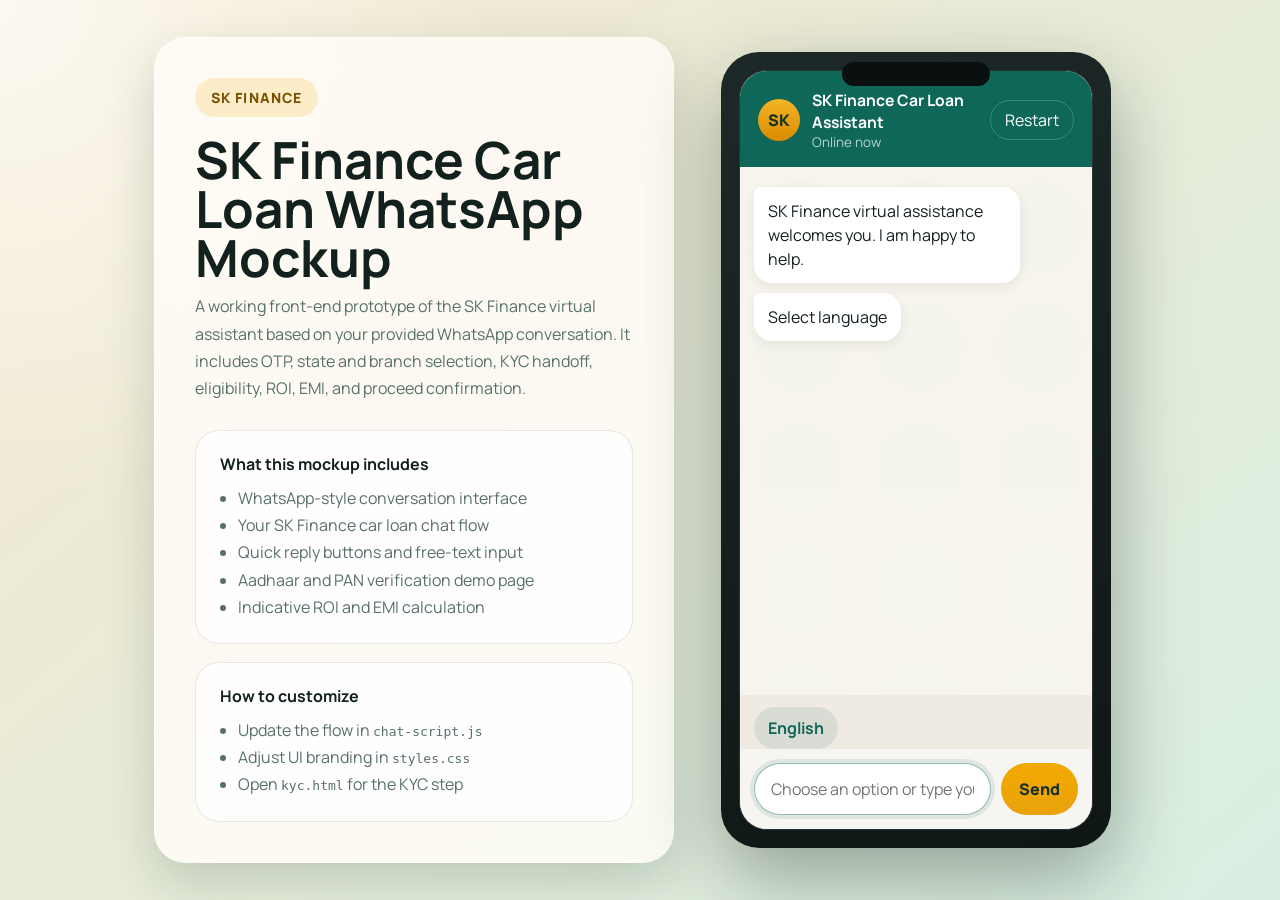
==== index.html @ 8bbdba4b "Add SK Finance WhatsApp chatbot mockup" ====
<!DOCTYPE html>
<html lang="en">
<head>
  <meta charset="UTF-8">
  <meta name="viewport" content="width=device-width, initial-scale=1.0">
  <title>SK Finance Car Loan WhatsApp Mockup</title>
  <link rel="preconnect" href="https://fonts.googleapis.com">
  <link rel="preconnect" href="https://fonts.gstatic.com" crossorigin>
  <link href="https://fonts.googleapis.com/css2?family=Manrope:wght@400;500;700;800&display=swap" rel="stylesheet">
  <link rel="stylesheet" href="styles.css">
</head>
<body>
  <main class="app-shell">
    <section class="info-panel">
      <div class="brand-badge">SK Finance</div>
      <h1>SK Finance Car Loan WhatsApp Mockup</h1>
      <p>
        A working front-end prototype of the SK Finance virtual assistant based on your
        provided WhatsApp conversation. It includes OTP, state and branch selection,
        KYC handoff, eligibility, ROI, EMI, and proceed confirmation.
      </p>

      <div class="feature-list">
        <div class="feature-card">
          <h2>What this mockup includes</h2>
          <ul>
            <li>WhatsApp-style conversation interface</li>
            <li>Your SK Finance car loan chat flow</li>
            <li>Quick reply buttons and free-text input</li>
            <li>Aadhaar and PAN verification demo page</li>
            <li>Indicative ROI and EMI calculation</li>
          </ul>
        </div>

        <div class="feature-card">
          <h2>How to customize</h2>
          <ul>
            <li>Update the flow in <code>chat-script.js</code></li>
            <li>Adjust UI branding in <code>styles.css</code></li>
            <li>Open <code>kyc.html</code> for the KYC step</li>
          </ul>
        </div>
      </div>
    </section>

    <section class="phone-stage">
      <div class="phone-frame">
        <div class="phone-notch"></div>
        <div class="chat-app">
          <header class="chat-header">
            <div class="avatar">SK</div>
            <div class="chat-header-copy">
              <strong>SK Finance Car Loan Assistant</strong>
              <span id="presenceText">Online now</span>
            </div>
            <button id="restartButton" class="ghost-button" type="button">Restart</button>
          </header>

          <div id="chatMessages" class="chat-messages" aria-live="polite"></div>

          <div id="quickReplies" class="quick-replies"></div>

          <form id="chatForm" class="chat-input-bar">
            <input
              id="chatInput"
              type="text"
              placeholder="Type your reply..."
              autocomplete="off"
              aria-label="Type your message"
            >
            <button id="sendButton" type="submit">Send</button>
          </form>
        </div>
      </div>
    </section>
  </main>

  <template id="messageTemplate">
    <article class="message-row">
      <div class="message-bubble"></div>
    </article>
  </template>

  <script src="chat-script.js"></script>
  <script src="app.js"></script>
</body>
</html>
---- styles.css ----
:root {
  --bg-top: #f6e9d0;
  --bg-bottom: #d9efe2;
  --panel: rgba(255, 252, 247, 0.86);
  --phone: #101818;
  --phone-edge: #273434;
  --header: #0f6758;
  --header-muted: rgba(255, 255, 255, 0.72);
  --bot-bubble: #ffffff;
  --user-bubble: #d8fdd2;
  --text: #13211e;
  --muted: #58706b;
  --border: rgba(24, 42, 38, 0.1);
  --accent: #f2a900;
  --accent-dark: #cd8d00;
  --shadow: 0 20px 50px rgba(15, 44, 36, 0.18);
}

* {
  box-sizing: border-box;
}

body {
  margin: 0;
  min-height: 100vh;
  font-family: "Manrope", sans-serif;
  color: var(--text);
  background:
    radial-gradient(circle at top left, rgba(255, 255, 255, 0.72), transparent 32%),
    linear-gradient(140deg, var(--bg-top), var(--bg-bottom));
}

button,
input {
  font: inherit;
}

.app-shell {
  min-height: 100vh;
  display: grid;
  grid-template-columns: minmax(320px, 520px) minmax(320px, 420px);
  gap: 32px;
  align-items: center;
  justify-content: center;
  padding: 32px;
}

.info-panel {
  padding: 40px;
  border: 1px solid rgba(255, 255, 255, 0.45);
  border-radius: 32px;
  background: var(--panel);
  backdrop-filter: blur(18px);
  box-shadow: var(--shadow);
}

.brand-badge {
  display: inline-flex;
  align-items: center;
  padding: 10px 16px;
  border-radius: 999px;
  font-size: 14px;
  font-weight: 800;
  letter-spacing: 0.08em;
  text-transform: uppercase;
  color: #7b4f00;
  background: rgba(242, 169, 0, 0.18);
}

.info-panel h1 {
  margin: 18px 0 12px;
  font-size: clamp(2.4rem, 4vw, 4rem);
  line-height: 0.95;
}

.info-panel p {
  margin: 0;
  max-width: 54ch;
  color: var(--muted);
  line-height: 1.7;
  font-size: 1rem;
}

.feature-list {
  display: grid;
  gap: 18px;
  margin-top: 28px;
}

.feature-card {
  padding: 22px 24px;
  border-radius: 24px;
  background: rgba(255, 255, 255, 0.72);
  border: 1px solid var(--border);
}

.feature-card h2 {
  margin: 0 0 10px;
  font-size: 1rem;
}

.feature-card ul {
  margin: 0;
  padding-left: 18px;
  color: var(--muted);
  line-height: 1.7;
}

.phone-stage {
  display: flex;
  justify-content: center;
  align-items: center;
}

.phone-frame {
  width: min(100%, 390px);
  padding: 18px;
  border-radius: 38px;
  background: linear-gradient(160deg, #1d2928, #0f1616);
  box-shadow: 0 30px 80px rgba(5, 20, 17, 0.35);
  position: relative;
}

.phone-notch {
  position: absolute;
  top: 10px;
  left: 50%;
  transform: translateX(-50%);
  width: 38%;
  height: 24px;
  border-radius: 999px;
  background: #0a1010;
  z-index: 2;
}

.chat-app {
  overflow: hidden;
  height: min(760px, calc(100vh - 56px));
  max-height: 760px;
  border-radius: 28px;
  background: #efeae2;
  border: 1px solid var(--phone-edge);
  display: grid;
  grid-template-rows: auto 1fr auto auto;
}

.chat-header {
  display: flex;
  align-items: center;
  gap: 12px;
  padding: 18px 18px 16px;
  background: var(--header);
  color: white;
}

.avatar {
  width: 42px;
  height: 42px;
  border-radius: 50%;
  display: grid;
  place-items: center;
  font-weight: 800;
  background: linear-gradient(180deg, #f2b526, #da8b00);
  color: #173026;
}

.chat-header-copy {
  display: flex;
  flex-direction: column;
  flex: 1;
}

.chat-header-copy strong {
  font-size: 0.98rem;
}

.chat-header-copy span {
  color: var(--header-muted);
  font-size: 0.84rem;
}

.ghost-button {
  border: 1px solid rgba(255, 255, 255, 0.2);
  color: white;
  background: transparent;
  border-radius: 999px;
  padding: 8px 14px;
  cursor: pointer;
}

.chat-messages {
  padding: 20px 14px;
  overflow-y: auto;
  background:
    linear-gradient(rgba(250, 247, 241, 0.75), rgba(250, 247, 241, 0.82)),
    url("data:image/svg+xml,%3Csvg xmlns='http://www.w3.org/2000/svg' width='140' height='140' viewBox='0 0 140 140'%3E%3Cg fill='none' fill-rule='evenodd'%3E%3Cg fill='%23d5e8dd' fill-opacity='.55'%3E%3Cpath d='M70 70m-54 0a54 54 0 1 1 108 0a54 54 0 1 1-108 0'/%3E%3C/g%3E%3C/g%3E%3C/svg%3E");
  background-size: cover, 120px 120px;
}

.message-row {
  display: flex;
  margin-bottom: 10px;
}

.message-row.bot {
  justify-content: flex-start;
}

.message-row.user {
  justify-content: flex-end;
}

.message-bubble {
  max-width: 82%;
  padding: 12px 14px;
  border-radius: 18px;
  box-shadow: 0 4px 12px rgba(27, 40, 36, 0.08);
  line-height: 1.5;
  white-space: pre-line;
  animation: rise-in 180ms ease;
}

.message-bubble a {
  color: #0b6c9d;
  font-weight: 700;
}

.message-row.bot .message-bubble {
  background: var(--bot-bubble);
  border-top-left-radius: 6px;
}

.message-row.user .message-bubble {
  background: var(--user-bubble);
  border-top-right-radius: 6px;
}

.quick-replies {
  display: flex;
  flex-wrap: wrap;
  gap: 10px;
  padding: 12px 14px 0;
  max-height: 126px;
  overflow-y: auto;
  align-content: flex-start;
}

.quick-replies:empty {
  display: none;
}

.quick-reply {
  border: 0;
  border-radius: 999px;
  padding: 10px 14px;
  cursor: pointer;
  background: rgba(15, 103, 88, 0.1);
  color: #0f6758;
  font-weight: 700;
}

.chat-input-bar {
  display: flex;
  gap: 10px;
  padding: 14px;
  background: #f7f5f1;
}

.chat-input-bar input {
  flex: 1;
  border: 1px solid rgba(19, 33, 30, 0.12);
  border-radius: 999px;
  padding: 14px 16px;
  outline: none;
}

.chat-input-bar input:focus {
  border-color: rgba(15, 103, 88, 0.45);
  box-shadow: 0 0 0 4px rgba(15, 103, 88, 0.1);
}

.chat-input-bar button {
  border: 0;
  border-radius: 999px;
  padding: 0 18px;
  font-weight: 800;
  color: #173026;
  background: linear-gradient(180deg, var(--accent), #e9a20d);
  cursor: pointer;
}

.typing-indicator {
  display: inline-flex;
  gap: 5px;
  align-items: center;
}

.typing-indicator span {
  width: 8px;
  height: 8px;
  border-radius: 50%;
  background: #87a29b;
  animation: pulse 1s infinite ease-in-out;
}

.typing-indicator span:nth-child(2) {
  animation-delay: 0.15s;
}

.typing-indicator span:nth-child(3) {
  animation-delay: 0.3s;
}

@keyframes pulse {
  0%, 80%, 100% {
    transform: scale(0.7);
    opacity: 0.4;
  }
  40% {
    transform: scale(1);
    opacity: 1;
  }
}

@keyframes rise-in {
  from {
    transform: translateY(8px);
    opacity: 0;
  }
  to {
    transform: translateY(0);
    opacity: 1;
  }
}

@media (max-width: 980px) {
  .app-shell {
    grid-template-columns: 1fr;
  }

  .info-panel {
    order: 2;
  }

  .phone-stage {
    order: 1;
  }
}

@media (max-width: 520px) {
  .app-shell {
    padding: 16px;
    gap: 18px;
  }

  .info-panel {
    padding: 24px;
    border-radius: 24px;
  }

  .phone-frame {
    padding: 10px;
    border-radius: 28px;
  }

  .chat-app {
    height: 76vh;
    max-height: none;
  }

  .chat-header {
    padding-top: 24px;
  }
}
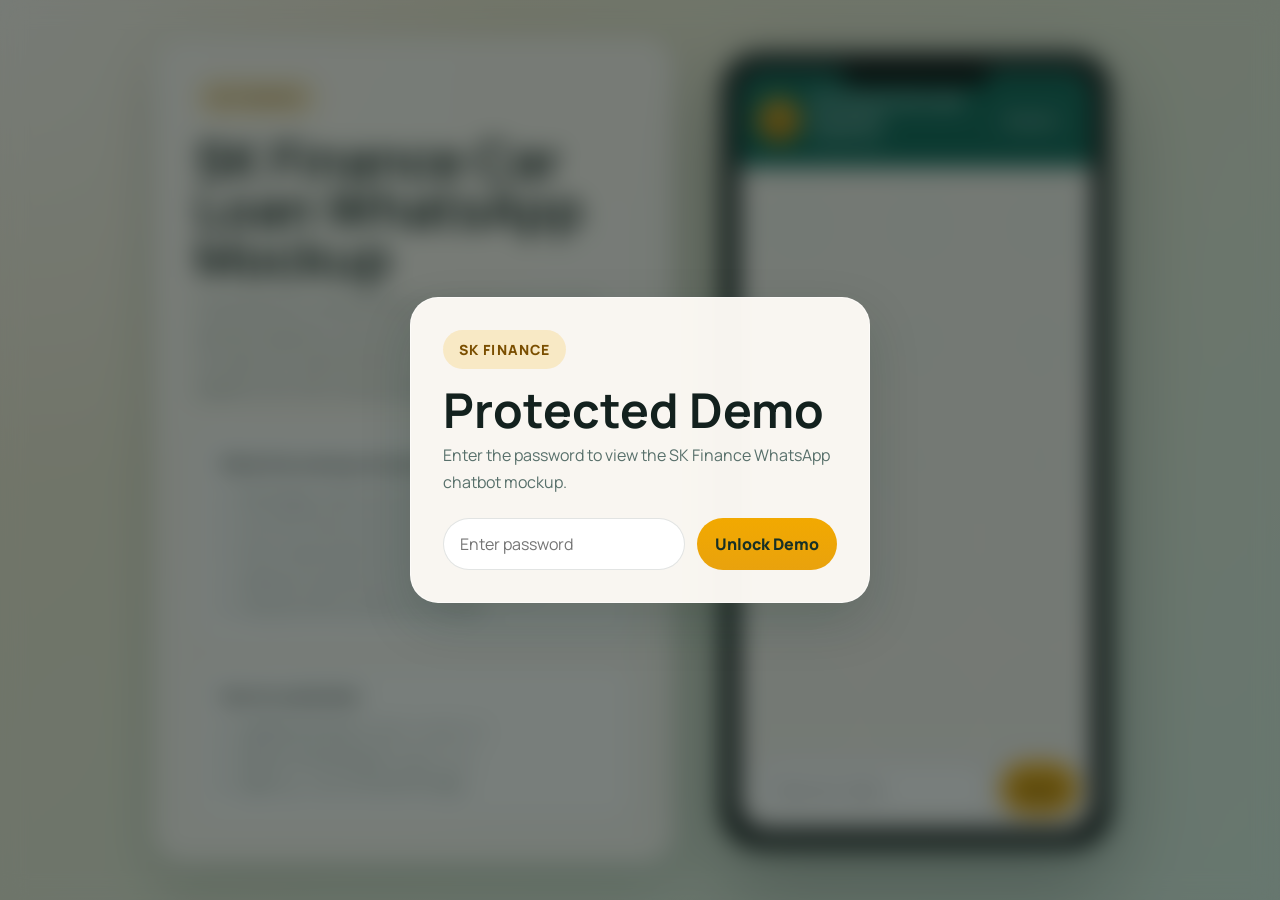
==== commit baabbe04: "Add demo password gate" ====
--- a/index.html
+++ b/index.html
@@ -10,6 +10,19 @@
   <link rel="stylesheet" href="styles.css">
 </head>
 <body>
+  <section id="accessGate" class="access-gate">
+    <div class="access-card">
+      <div class="brand-badge">SK Finance</div>
+      <h1>Protected Demo</h1>
+      <p>Enter the password to view the SK Finance WhatsApp chatbot mockup.</p>
+      <form id="accessForm" class="access-form">
+        <input id="accessInput" type="password" placeholder="Enter password" autocomplete="current-password" aria-label="Demo password">
+        <button type="submit">Unlock Demo</button>
+      </form>
+      <p id="accessError" class="access-error" hidden>Incorrect password. Please try again.</p>
+    </div>
+  </section>
+
   <main class="app-shell">
     <section class="info-panel">
       <div class="brand-badge">SK Finance</div>
--- a/styles.css
+++ b/styles.css
@@ -30,9 +30,79 @@
     linear-gradient(140deg, var(--bg-top), var(--bg-bottom));
 }
 
+body.locked {
+  overflow: hidden;
+}
+
 button,
 input {
   font: inherit;
+}
+
+.access-gate {
+  position: fixed;
+  inset: 0;
+  z-index: 20;
+  display: grid;
+  place-items: center;
+  padding: 24px;
+  background: rgba(10, 20, 18, 0.55);
+  backdrop-filter: blur(12px);
+}
+
+.access-gate[hidden] {
+  display: none;
+}
+
+.access-card {
+  width: min(100%, 460px);
+  padding: 32px;
+  border-radius: 28px;
+  background: rgba(255, 252, 247, 0.96);
+  box-shadow: var(--shadow);
+  border: 1px solid rgba(255, 255, 255, 0.6);
+}
+
+.access-card h1 {
+  margin: 18px 0 10px;
+  font-size: clamp(2rem, 4vw, 3rem);
+  line-height: 0.95;
+}
+
+.access-card p {
+  margin: 0;
+  color: var(--muted);
+  line-height: 1.7;
+}
+
+.access-form {
+  display: flex;
+  gap: 12px;
+  margin-top: 22px;
+}
+
+.access-form input {
+  flex: 1;
+  border: 1px solid rgba(19, 33, 30, 0.12);
+  border-radius: 999px;
+  padding: 14px 16px;
+  outline: none;
+}
+
+.access-form button {
+  border: 0;
+  border-radius: 999px;
+  padding: 0 18px;
+  font-weight: 800;
+  color: #173026;
+  background: linear-gradient(180deg, var(--accent), #e9a20d);
+  cursor: pointer;
+}
+
+.access-error {
+  margin-top: 12px;
+  color: #b42318;
+  font-weight: 700;
 }
 
 .app-shell {
@@ -358,6 +428,10 @@
     border-radius: 24px;
   }
 
+  .access-form {
+    flex-direction: column;
+  }
+
   .phone-frame {
     padding: 10px;
     border-radius: 28px;
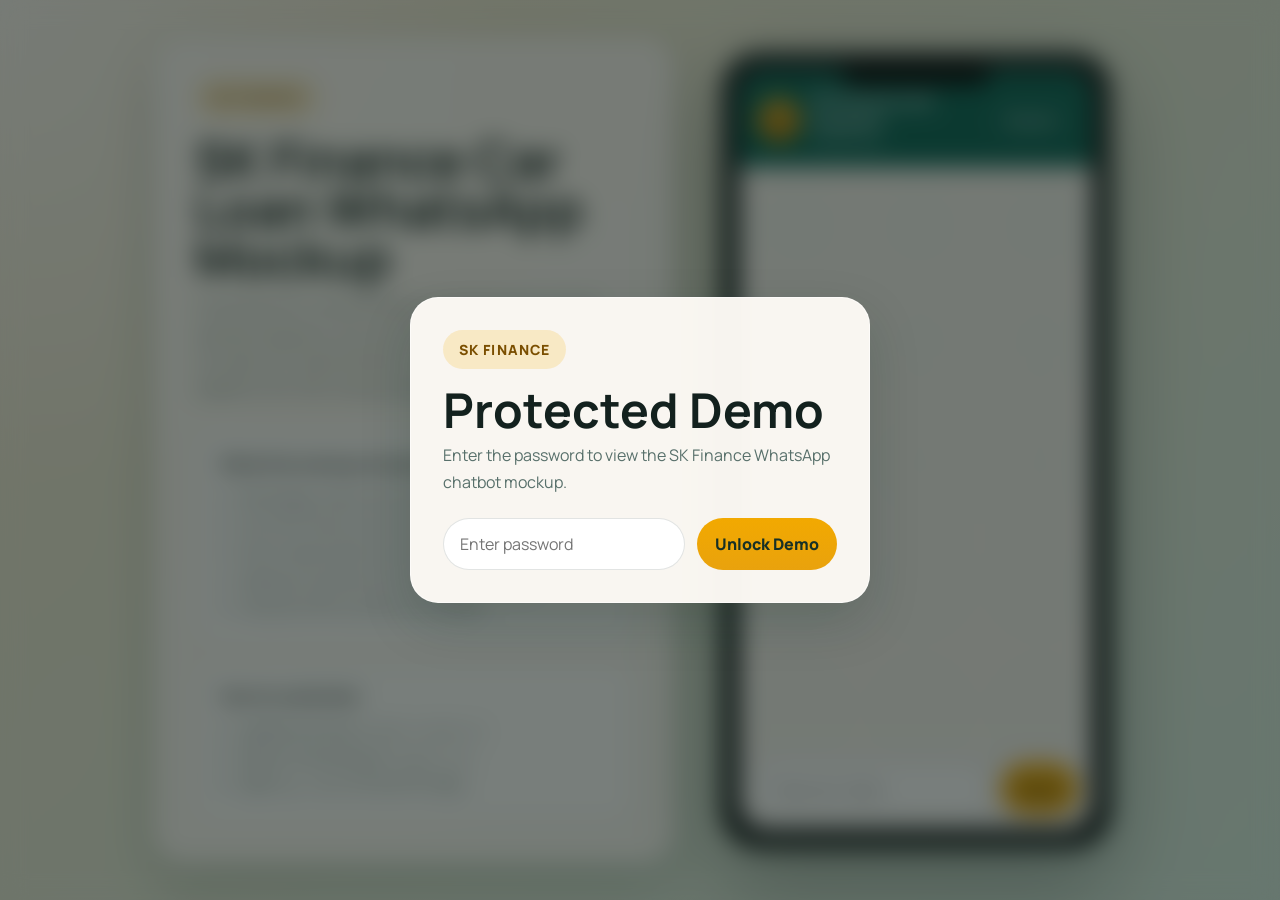
==== commit aa520f78: "Update chatbot greeting and header copy" ====
--- a/index.html
+++ b/index.html
@@ -63,7 +63,7 @@
           <header class="chat-header">
             <div class="avatar">SK</div>
             <div class="chat-header-copy">
-              <strong>SK Finance Car Loan Assistant</strong>
+              <strong>SK Finance Loan Assistant</strong>
               <span id="presenceText">Online now</span>
             </div>
             <button id="restartButton" class="ghost-button" type="button">Restart</button>
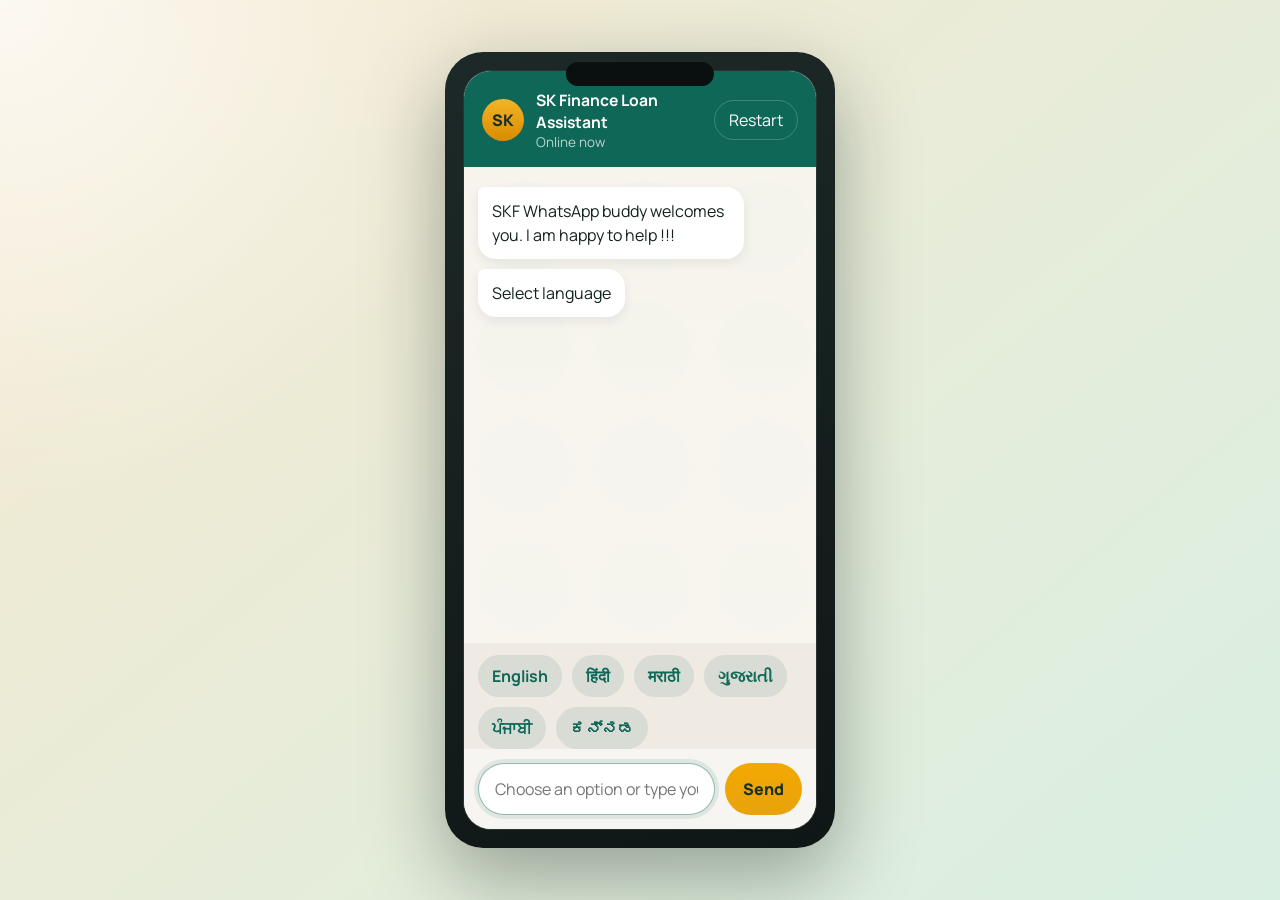
==== commit fcfc528f: "Add document upload stage and simplify layout" ====
--- a/index.html
+++ b/index.html
@@ -10,52 +10,7 @@
   <link rel="stylesheet" href="styles.css">
 </head>
 <body>
-  <section id="accessGate" class="access-gate">
-    <div class="access-card">
-      <div class="brand-badge">SK Finance</div>
-      <h1>Protected Demo</h1>
-      <p>Enter the password to view the SK Finance WhatsApp chatbot mockup.</p>
-      <form id="accessForm" class="access-form">
-        <input id="accessInput" type="password" placeholder="Enter password" autocomplete="current-password" aria-label="Demo password">
-        <button type="submit">Unlock Demo</button>
-      </form>
-      <p id="accessError" class="access-error" hidden>Incorrect password. Please try again.</p>
-    </div>
-  </section>
-
   <main class="app-shell">
-    <section class="info-panel">
-      <div class="brand-badge">SK Finance</div>
-      <h1>SK Finance Car Loan WhatsApp Mockup</h1>
-      <p>
-        A working front-end prototype of the SK Finance virtual assistant based on your
-        provided WhatsApp conversation. It includes OTP, state and branch selection,
-        KYC handoff, eligibility, ROI, EMI, and proceed confirmation.
-      </p>
-
-      <div class="feature-list">
-        <div class="feature-card">
-          <h2>What this mockup includes</h2>
-          <ul>
-            <li>WhatsApp-style conversation interface</li>
-            <li>Your SK Finance car loan chat flow</li>
-            <li>Quick reply buttons and free-text input</li>
-            <li>Aadhaar and PAN verification demo page</li>
-            <li>Indicative ROI and EMI calculation</li>
-          </ul>
-        </div>
-
-        <div class="feature-card">
-          <h2>How to customize</h2>
-          <ul>
-            <li>Update the flow in <code>chat-script.js</code></li>
-            <li>Adjust UI branding in <code>styles.css</code></li>
-            <li>Open <code>kyc.html</code> for the KYC step</li>
-          </ul>
-        </div>
-      </div>
-    </section>
-
     <section class="phone-stage">
       <div class="phone-frame">
         <div class="phone-notch"></div>
--- a/styles.css
+++ b/styles.css
@@ -30,156 +30,25 @@
     linear-gradient(140deg, var(--bg-top), var(--bg-bottom));
 }
 
-body.locked {
-  overflow: hidden;
-}
-
 button,
 input {
   font: inherit;
 }
 
-.access-gate {
-  position: fixed;
-  inset: 0;
-  z-index: 20;
-  display: grid;
-  place-items: center;
-  padding: 24px;
-  background: rgba(10, 20, 18, 0.55);
-  backdrop-filter: blur(12px);
-}
-
-.access-gate[hidden] {
-  display: none;
-}
-
-.access-card {
-  width: min(100%, 460px);
-  padding: 32px;
-  border-radius: 28px;
-  background: rgba(255, 252, 247, 0.96);
-  box-shadow: var(--shadow);
-  border: 1px solid rgba(255, 255, 255, 0.6);
-}
-
-.access-card h1 {
-  margin: 18px 0 10px;
-  font-size: clamp(2rem, 4vw, 3rem);
-  line-height: 0.95;
-}
-
-.access-card p {
-  margin: 0;
-  color: var(--muted);
-  line-height: 1.7;
-}
-
-.access-form {
-  display: flex;
-  gap: 12px;
-  margin-top: 22px;
-}
-
-.access-form input {
-  flex: 1;
-  border: 1px solid rgba(19, 33, 30, 0.12);
-  border-radius: 999px;
-  padding: 14px 16px;
-  outline: none;
-}
-
-.access-form button {
-  border: 0;
-  border-radius: 999px;
-  padding: 0 18px;
-  font-weight: 800;
-  color: #173026;
-  background: linear-gradient(180deg, var(--accent), #e9a20d);
-  cursor: pointer;
-}
-
-.access-error {
-  margin-top: 12px;
-  color: #b42318;
-  font-weight: 700;
-}
-
 .app-shell {
   min-height: 100vh;
-  display: grid;
-  grid-template-columns: minmax(320px, 520px) minmax(320px, 420px);
-  gap: 32px;
+  display: flex;
   align-items: center;
   justify-content: center;
   padding: 32px;
 }
 
-.info-panel {
-  padding: 40px;
-  border: 1px solid rgba(255, 255, 255, 0.45);
-  border-radius: 32px;
-  background: var(--panel);
-  backdrop-filter: blur(18px);
-  box-shadow: var(--shadow);
-}
-
-.brand-badge {
-  display: inline-flex;
-  align-items: center;
-  padding: 10px 16px;
-  border-radius: 999px;
-  font-size: 14px;
-  font-weight: 800;
-  letter-spacing: 0.08em;
-  text-transform: uppercase;
-  color: #7b4f00;
-  background: rgba(242, 169, 0, 0.18);
-}
-
-.info-panel h1 {
-  margin: 18px 0 12px;
-  font-size: clamp(2.4rem, 4vw, 4rem);
-  line-height: 0.95;
-}
-
-.info-panel p {
-  margin: 0;
-  max-width: 54ch;
-  color: var(--muted);
-  line-height: 1.7;
-  font-size: 1rem;
-}
-
-.feature-list {
-  display: grid;
-  gap: 18px;
-  margin-top: 28px;
-}
-
-.feature-card {
-  padding: 22px 24px;
-  border-radius: 24px;
-  background: rgba(255, 255, 255, 0.72);
-  border: 1px solid var(--border);
-}
-
-.feature-card h2 {
-  margin: 0 0 10px;
-  font-size: 1rem;
-}
-
-.feature-card ul {
-  margin: 0;
-  padding-left: 18px;
-  color: var(--muted);
-  line-height: 1.7;
-}
 
 .phone-stage {
   display: flex;
   justify-content: center;
   align-items: center;
+  width: 100%;
 }
 
 .phone-frame {
@@ -295,6 +164,10 @@
   font-weight: 700;
 }
 
+.message-bubble strong {
+  font-weight: 800;
+}
+
 .message-row.bot .message-bubble {
   background: var(--bot-bubble);
   border-top-left-radius: 6px;
@@ -403,33 +276,9 @@
   }
 }
 
-@media (max-width: 980px) {
-  .app-shell {
-    grid-template-columns: 1fr;
-  }
-
-  .info-panel {
-    order: 2;
-  }
-
-  .phone-stage {
-    order: 1;
-  }
-}
-
 @media (max-width: 520px) {
   .app-shell {
     padding: 16px;
-    gap: 18px;
-  }
-
-  .info-panel {
-    padding: 24px;
-    border-radius: 24px;
-  }
-
-  .access-form {
-    flex-direction: column;
   }
 
   .phone-frame {
